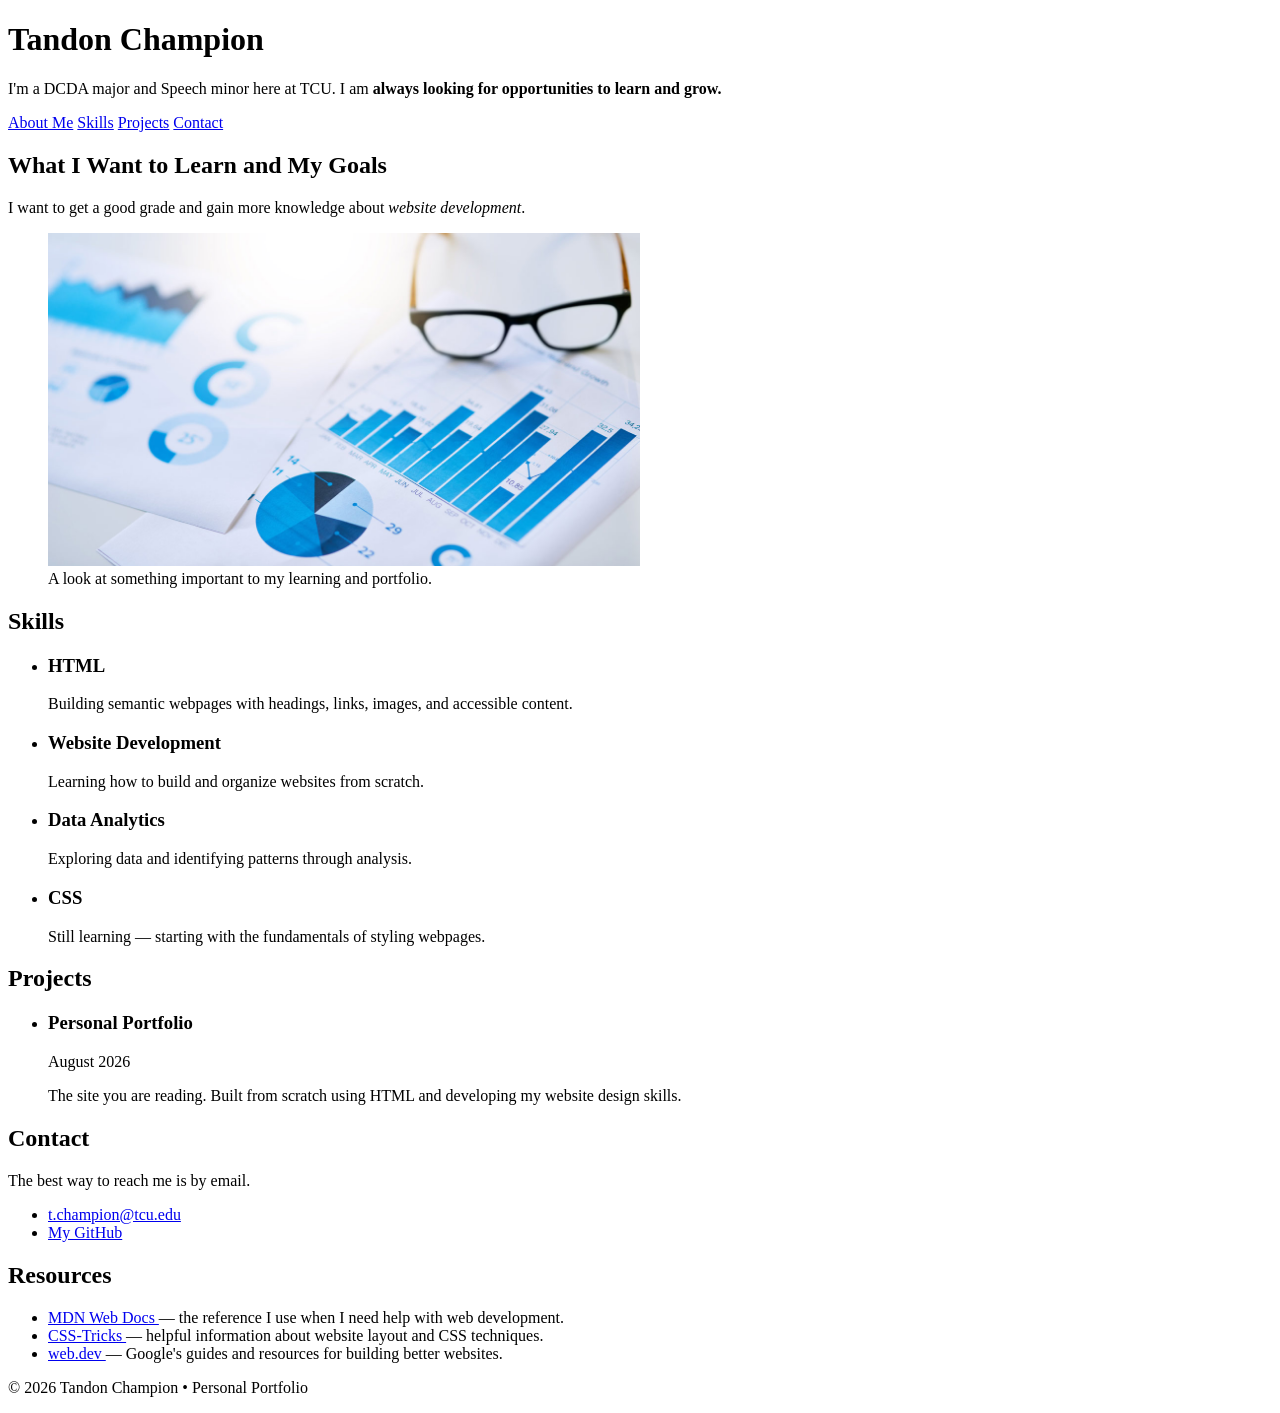
==== index.html @ 7107552b "added adding to my portfolio with external and internal links, a properly captioned figure, and stru" ====
<!DOCTYPE html>
<html lang="en">
<head>
    <meta charset="UTF-8">
    <meta name="viewport" content="width=device-width, initial-scale=1.0">
    <title>Portfolio Home</title>
</head>
<body>

    <header>
        <h1>Tandon Champion</h1>

        <p>
            I'm a DCDA major and Speech minor here at TCU.
            I am <strong>always looking for opportunities to learn and grow.</strong>
        </p>

        <nav>
            <a href="#about">About Me</a>
            <a href="#skills">Skills</a>
            <a href="#projects">Projects</a>
            <a href="#contact">Contact</a>
        </nav>
    </header>


    <main>

        <!-- About section -->
        <section id="about">
            <h2>What I Want to Learn and My Goals</h2>

            <p>
                I want to get a good grade and gain more knowledge about
                <em>website development</em>.
            </p>

            <figure>
                <img
                    src="images/data analyrics pic.jpg"
                    alt="n/a"
                    style="max-width: 50%">

                <figcaption>
                    A look at something important to my learning and portfolio.
                </figcaption>
            </figure>
        </section>


        <!-- Skills section -->
        <section id="skills">
            <h2>Skills</h2>

            <ul class="skills-grid">

                <li class="skill-card">
                    <h3>HTML</h3>
                    <p>
                        Building semantic webpages with headings, links,
                        images, and accessible content.
                    </p>
                </li>

                <li class="skill-card">
                    <h3>Website Development</h3>
                    <p>
                        Learning how to build and organize websites from scratch.
                    </p>
                </li>

                <li class="skill-card">
                    <h3>Data Analytics</h3>
                    <p>
                        Exploring data and identifying patterns through analysis.
                    </p>
                </li>

                <li class="skill-card">
                    <h3>CSS</h3>
                    <p>
                        Still learning — starting with the fundamentals of styling webpages.
                    </p>
                </li>

            </ul>
        </section>


        <!-- Projects section -->
        <section id="projects">
            <h2>Projects</h2>

            <ul class="project-list">

                <li class="project-card">
                    <h3>Personal Portfolio</h3>

                    <p>
                        <time datetime="2026-08">August 2026</time>
                    </p>

                    <p>
                        The site you are reading. Built from scratch using HTML
                        and developing my website design skills.
                    </p>
                </li>

            </ul>
        </section>


        <!-- Contact section -->
        <section id="contact">
            <h2>Contact</h2>

            <p>
                The best way to reach me is by email.
            </p>

            <ul>
                <li>
                    <a href="t.champion@tcu.edu">
                        t.champion@tcu.edu
                    </a>
                </li>

                <li>
                    <a
                        href="https://github.com/tttttandon/portfolio-tandon"
                        target="_blank"
                        rel="noopener">
                        My GitHub
                    </a>
                </li>
            </ul>
        </section>


        <!-- Resources section -->
        <aside id="resources">
            <h2>Resources</h2>

            <ul>
                <li>
                    <a href="https://developer.mozilla.org/">
                        MDN Web Docs
                    </a>
                    — the reference I use when I need help with web development.
                </li>

                <li>
                    <a href="https://css-tricks.com/">
                        CSS-Tricks
                    </a>
                    — helpful information about website layout and CSS techniques.
                </li>

                <li>
                    <a href="https://web.dev/">
                        web.dev
                    </a>
                    — Google's guides and resources for building better websites.
                </li>
            </ul>
        </aside>

    </main>


    <footer>
        <p>&copy; 2026 Tandon Champion • Personal Portfolio</p>
    </footer>

</body>

</html>
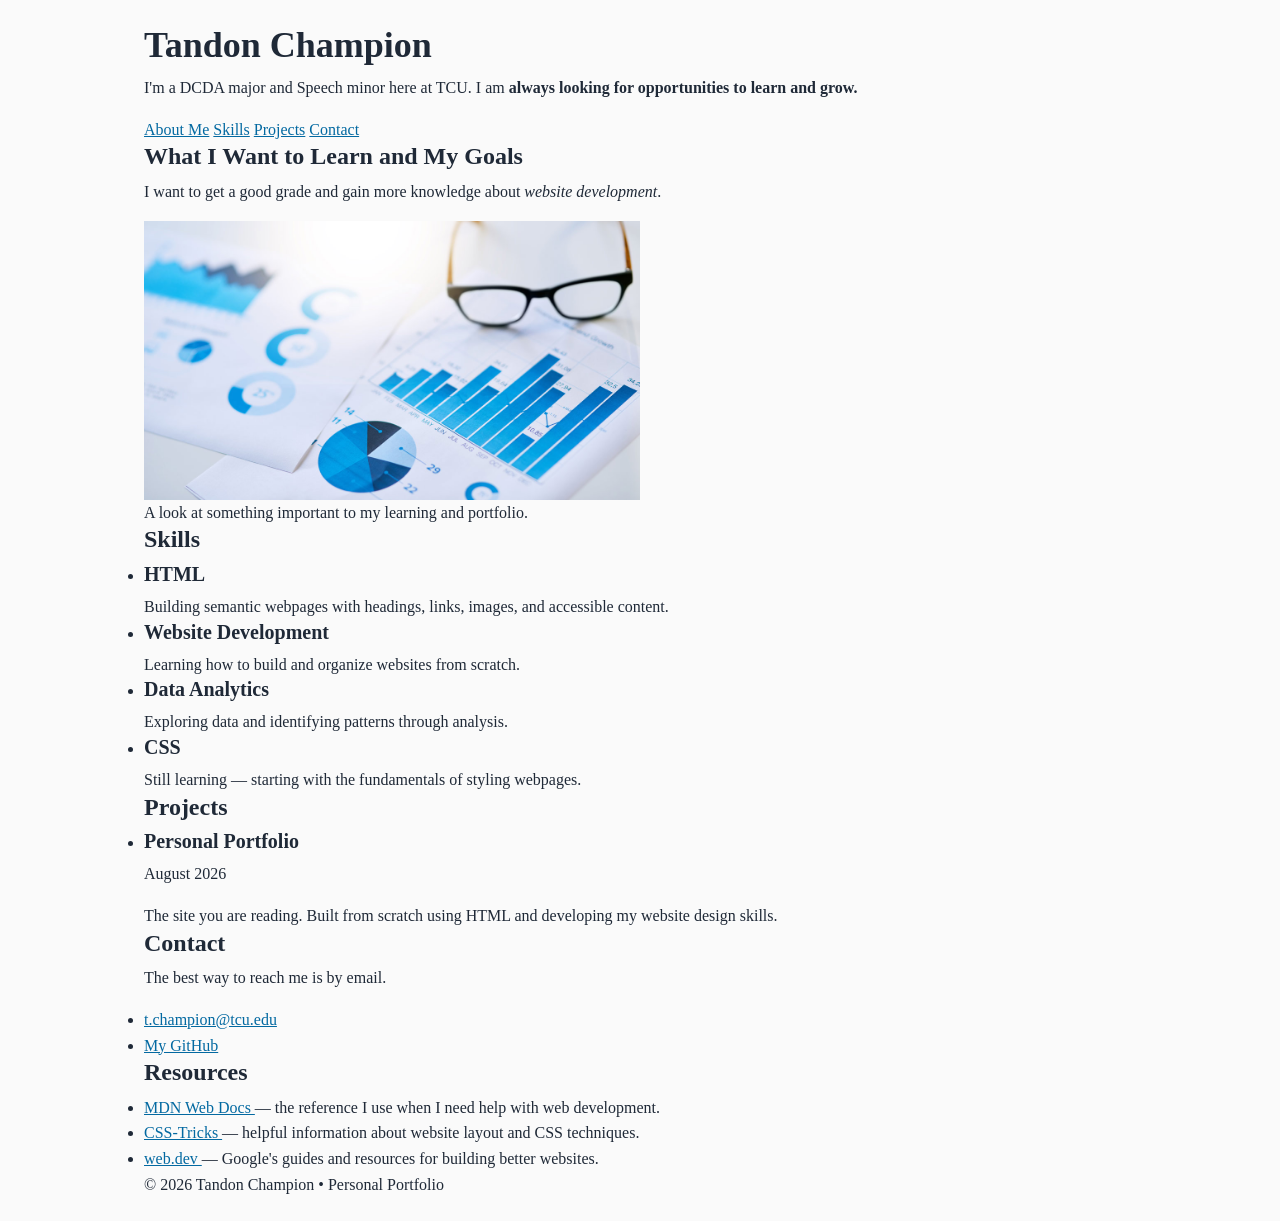
==== commit c7a2f93c: "added styles.css" ====
--- a/index.html
+++ b/index.html
@@ -4,6 +4,8 @@
     <meta charset="UTF-8">
     <meta name="viewport" content="width=device-width, initial-scale=1.0">
     <title>Portfolio Home</title>
+    <link rel="stylesheet" href="css/styles.css">
+
 </head>
 <body>
 
--- a/css/styles.css
+++ b/css/styles.css
@@ -0,0 +1,72 @@
+/* ==========================
+   1. RESET
+   ========================== */
+*,
+*::before,
+*::after {
+    box-sizing: border-box;
+    margin: 0;
+    padding: 0;
+}
+
+img {
+    max-width: 100%;
+    height: auto;
+    display: block;
+}
+/* ==========================
+   2. DESIGN TOKENS
+   ========================== */
+:root {
+    /* Color */
+    --color-bg: #fafafa;
+    --color-surface: #ffffff;
+    --color-text: #1f2937;
+    --color-muted: #6b7280;
+    --color-accent: #0369a1;
+
+    /* Spacing — a modular scale */
+    --space-sm: 0.5rem;
+    --space-md: 1rem;
+    --space-lg: 1.5rem;
+    --space-xl: 2rem;
+
+    /* Typography */
+    --text-base: 1rem;
+    --text-h3: 1.25rem;
+    --text-h2: 1.5rem;
+    --text-h1: 2.25rem;
+    --leading-body: 1.6;
+    --leading-heading: 1.2;
+
+    /* Layout */
+    --page-width: 64rem;
+    --reading-width: 70ch;
+}
+/* ==========================
+   3. BASE ELEMENT STYLES
+   ========================== */
+body {
+    background-color: var(--color-bg);
+    color: var(--color-text);
+    font-size: var(--text-base);
+    line-height: var(--leading-body);
+}
+
+h1 { font-size: var(--text-h1); line-height: var(--leading-heading); }
+h2 { font-size: var(--text-h2); line-height: var(--leading-heading); }
+h3 { font-size: var(--text-h3); line-height: var(--leading-heading); }
+
+h1, h2, h3 { margin-bottom: var(--space-sm); }
+p { margin-bottom: var(--space-md); }
+p:last-child { margin-bottom: 0; }
+
+a { color: var(--color-accent); }
+/* ==========================
+   4. LAYOUT
+   ========================== */
+   body {
+    max-width: var(--page-width);
+    margin: 0 auto;
+    padding: var(--space-lg) var(--space-md);
+}
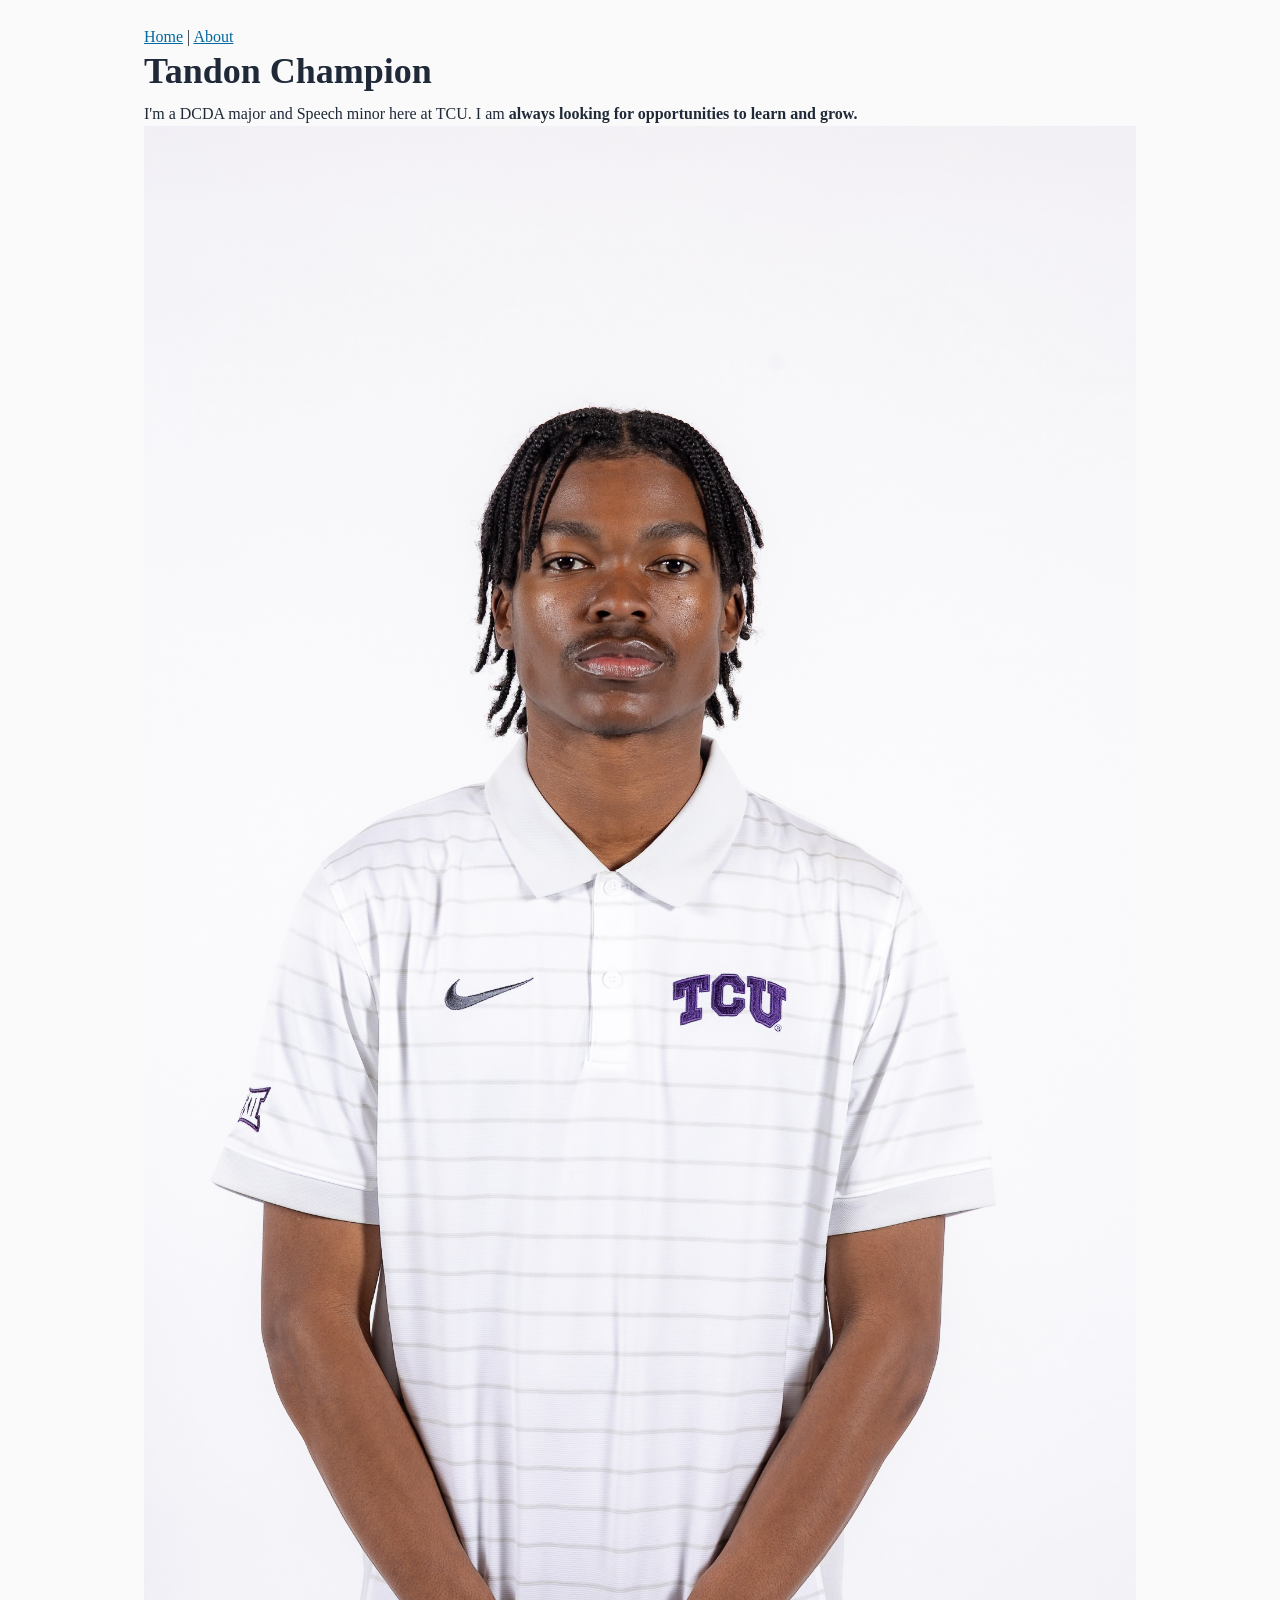
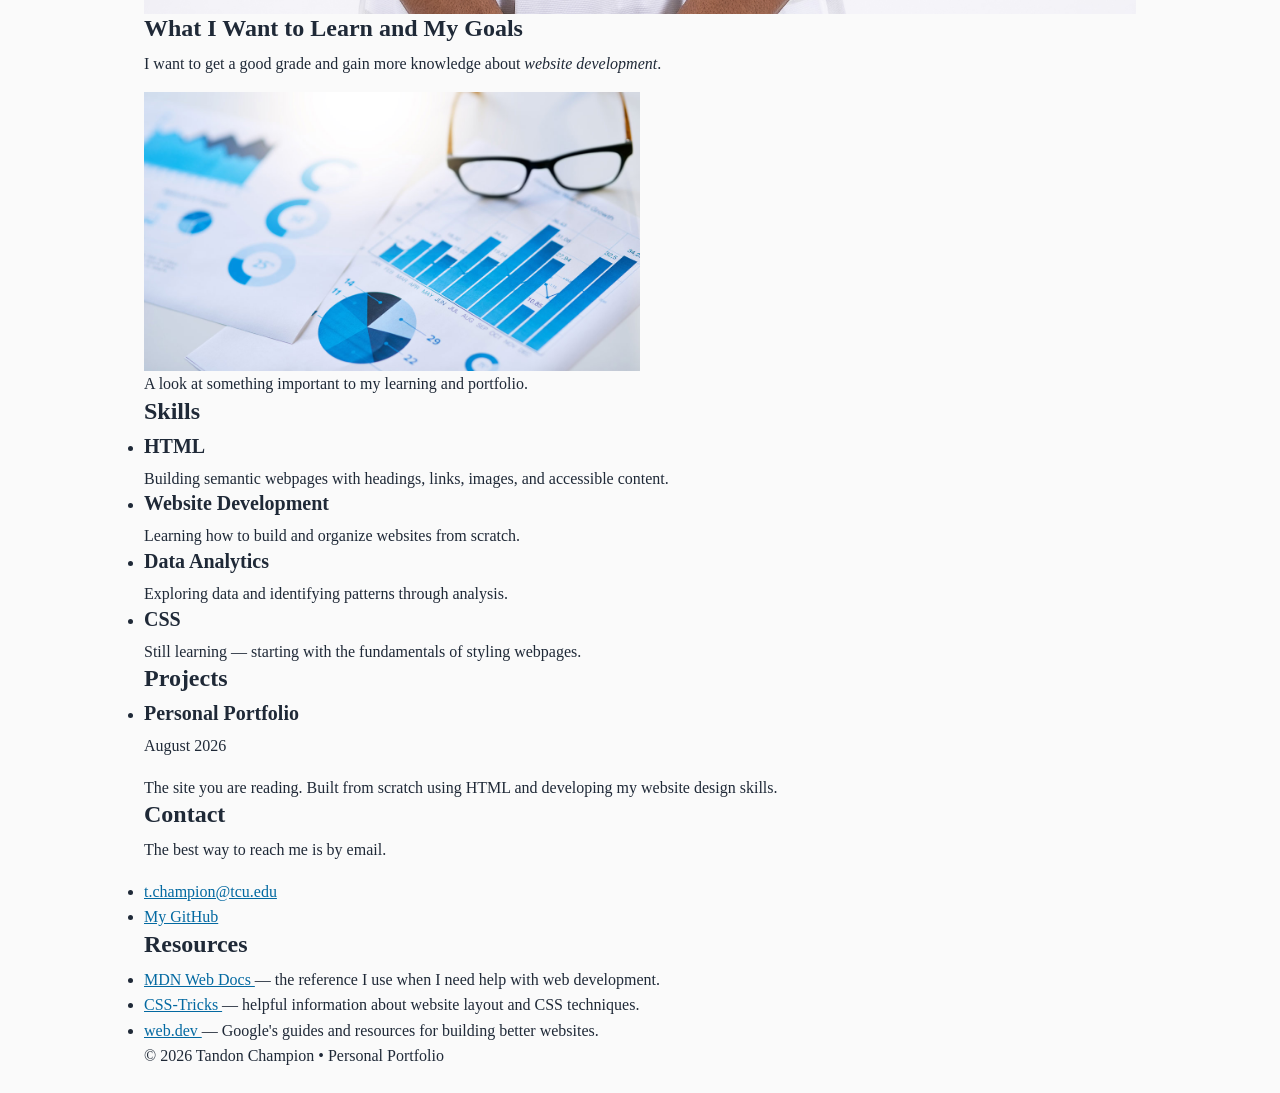
==== commit 7c9dc08b: "LAB 6 CHANGES" ====
--- a/index.html
+++ b/index.html
@@ -8,21 +8,25 @@
 
 </head>
 <body>
+   <nav>
+        <a href="index.html">Home</a> |
+        <a href="about.html">About</a>
+    </nav>
+    <header>
 
-    <header>
+        <div class="header-text">
         <h1>Tandon Champion</h1>
 
         <p>
             I'm a DCDA major and Speech minor here at TCU.
             I am <strong>always looking for opportunities to learn and grow.</strong>
         </p>
+</div>
 
-        <nav>
-            <a href="#about">About Me</a>
-            <a href="#skills">Skills</a>
-            <a href="#projects">Projects</a>
-            <a href="#contact">Contact</a>
-        </nav>
+<div class="header-pic">
+        <img src="images/IMG_5441.JPG" alt="Portrait ">
+    </div>
+      
     </header>
 
 
@@ -140,7 +144,7 @@
 
 
         <!-- Resources section -->
-        <aside id="resources">
+       <aside id="resources">
             <h2>Resources</h2>
 
             <ul>
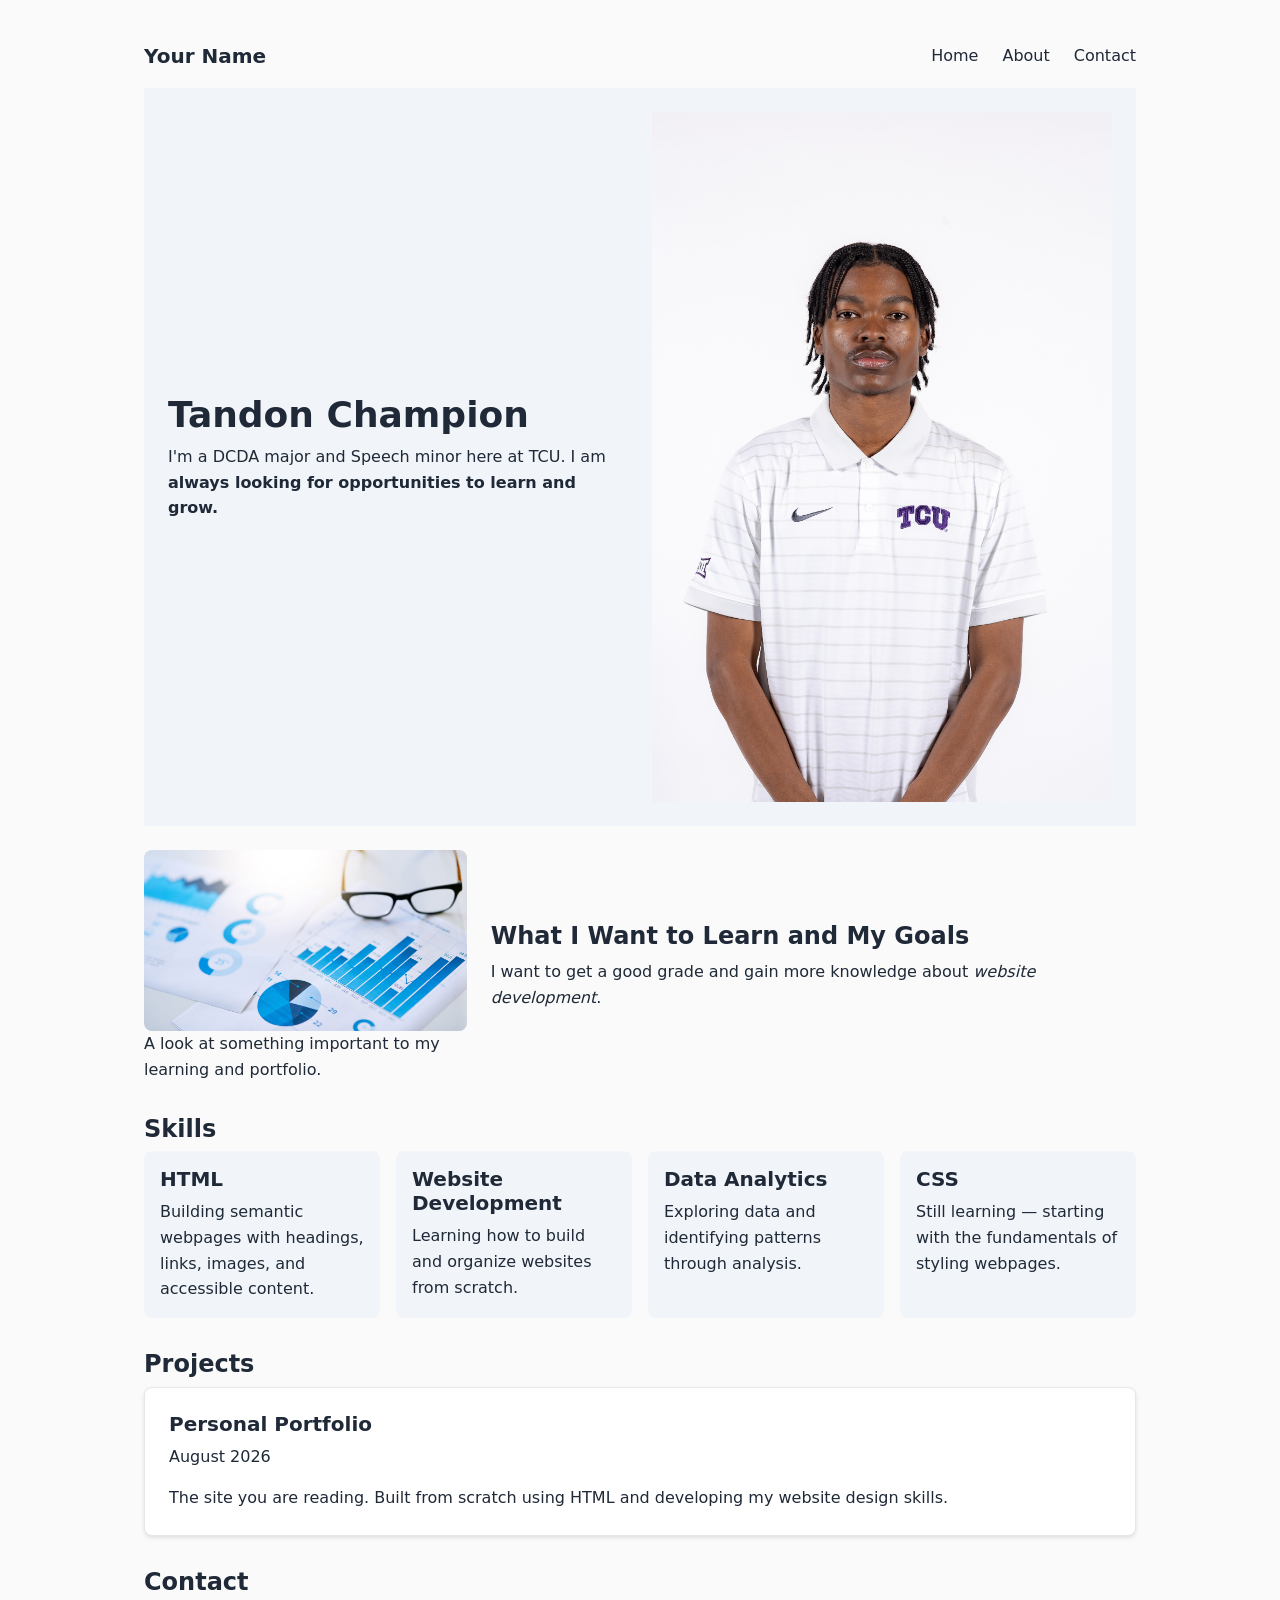
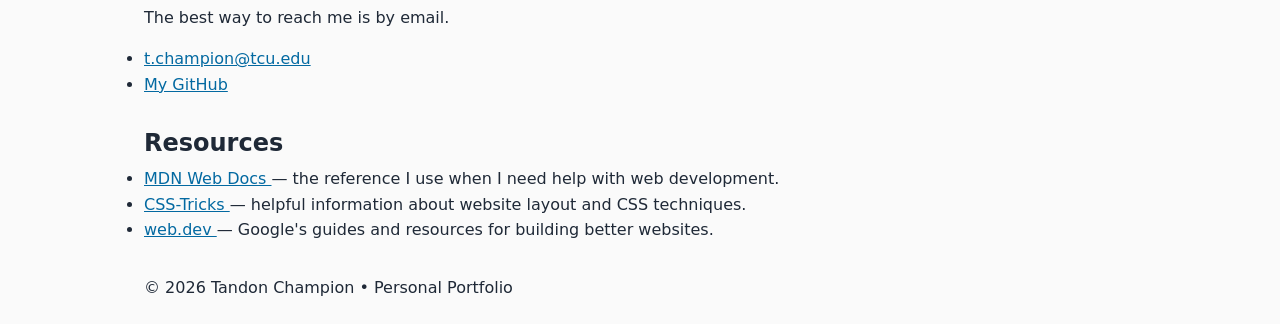
==== commit 176d3576: "LAB 7 CHANGES" ====
--- a/index.html
+++ b/index.html
@@ -8,10 +8,15 @@
 
 </head>
 <body>
-   <nav>
-        <a href="index.html">Home</a> |
+  <nav class="nav-container">
+    <a href="index.html" class="logo">Your Name</a>
+
+    <div class="nav-links">
+        <a href="index.html">Home</a>
         <a href="about.html">About</a>
-    </nav>
+        <a href="index.html#contact">Contact</a>
+    </div>
+</nav>
     <header>
 
         <div class="header-text">
@@ -33,24 +38,27 @@
     <main>
 
         <!-- About section -->
-        <section id="about">
-            <h2>What I Want to Learn and My Goals</h2>
-
-            <p>
-                I want to get a good grade and gain more knowledge about
-                <em>website development</em>.
-            </p>
-
-            <figure>
-                <img
-                    src="images/data analyrics pic.jpg"
-                    alt="n/a"
-                    style="max-width: 50%">
+ <section class="about">
+     <div class="about-image">
+         <figure> 
+            <img 
+            src="images/data analyrics pic.jpg" 
+            alt="A look at something important to my learning and portfolio.">
+            
 
                 <figcaption>
                     A look at something important to my learning and portfolio.
                 </figcaption>
             </figure>
+            </div>
+        <div class="about-text">
+            <h2 id="about">What I Want to Learn and My Goals</h2>
+            <p>
+              I want to get a good grade and gain more knowledge about
+               <em>website development</em>.  
+            </p>
+
+        </div>    
         </section>
 
 
--- a/css/styles.css
+++ b/css/styles.css
@@ -24,6 +24,7 @@
     --color-text: #1f2937;
     --color-muted: #6b7280;
     --color-accent: #0369a1;
+    --color-surface-alt: #f1f5f9;
 
     /* Spacing — a modular scale */
     --space-sm: 0.5rem;
@@ -32,6 +33,7 @@
     --space-xl: 2rem;
 
     /* Typography */
+    --font-stack: system-ui, 'Segoe UI', Tahoma, sans-serif;
     --text-base: 1rem;
     --text-h3: 1.25rem;
     --text-h2: 1.5rem;
@@ -42,6 +44,12 @@
     /* Layout */
     --page-width: 64rem;
     --reading-width: 70ch;
+    --radius-md: 8px;
+
+
+    /* ...more tokens... */
+    --color-border: #e5e7eb;
+    --shadow-sm: 0 2px 4px rgba(0, 0, 0, 0.1);
 }
 /* ==========================
    3. BASE ELEMENT STYLES
@@ -51,22 +59,129 @@
     color: var(--color-text);
     font-size: var(--text-base);
     line-height: var(--leading-body);
+    font-family: var(--font-stack);
 }
 
 h1 { font-size: var(--text-h1); line-height: var(--leading-heading); }
 h2 { font-size: var(--text-h2); line-height: var(--leading-heading); }
 h3 { font-size: var(--text-h3); line-height: var(--leading-heading); }
 
-h1, h2, h3 { margin-bottom: var(--space-sm); }
-p { margin-bottom: var(--space-md); }
-p:last-child { margin-bottom: 0; }
+h1, h2, h3 {
+     margin-bottom: var(--space-sm);
+     } 
 
-a { color: var(--color-accent); }
-/* ==========================
-   4. LAYOUT
-   ========================== */
-   body {
-    max-width: var(--page-width);
-    margin: 0 auto;
-    padding: var(--space-lg) var(--space-md);
-}+     p { 
+        margin-bottom: var(--space-md);
+     } 
+     p:last-child { 
+        margin-bottom: 0;
+     } 
+
+     a { color: var(--color-accent); 
+     } 
+
+    /* ========================== 
+    4. LAYOUT 
+    ========================== */ 
+    body {
+        max-width: var(--page-width);
+        margin: 0 auto;
+        padding: var(--space-lg) var(--space-md);
+         } 
+    header {
+        display: flex;
+        align-items: center; 
+        gap: var(--space-lg);
+        padding: var(--space-lg); 
+        background-color: var(--color-surface-alt);
+        margin-bottom: var(--space-lg);
+        flex-wrap: wrap;
+        } .header-text { 
+        flex: 1;
+        min-width: 16rem; 
+        } .header-pic { flex: 1;
+        background-color: var(--color-surface);
+        min-height: 18rem;
+        border-radius: var(--radius-md);
+        display: flex;
+        align-items: center;
+        justify-content: center;
+        color: var(--color-muted);
+        min-width: 16rem;
+        } 
+                     
+                    nav { 
+                        padding: var(--space-md) 0;
+                     } 
+                     nav a { 
+                        color: var(--color-text); 
+                        text-decoration: none; 
+                         
+                    } nav a:hover { color: var(--color-accent); 
+                    } 
+
+                    .skills-grid {
+    list-style: none;
+    padding-left: 0;
+    display: flex;
+    flex-wrap: wrap;
+    gap: var(--space-md);
+}
+
+.skill-card {
+    flex: 1;
+    min-width: 12rem;
+    padding: var(--space-md);
+    background-color: var(--color-surface-alt);
+    border-radius: var(--radius-md);
+}
+.about {
+    display: flex;
+    flex-wrap: wrap;
+    align-items: center;
+    gap: var(--space-lg);
+}
+.about-image { flex: 1; min-width: 16rem; }
+.about-image img { width: 100%; border-radius: var(--radius-md); }
+.about-text { flex: 2; min-width: 16rem; max-width: var(--reading-width); }
+
+.project-list {
+    list-style: none;
+    padding-left: 0;
+    display: flex;
+    flex-direction: column;
+    gap: var(--space-lg);
+}
+.project-card {
+    padding: var(--space-lg);
+    background-color: var(--color-surface);
+    border: 1px solid var(--color-border);
+    border-radius: var(--radius-md);
+    box-shadow: var(--shadow-sm);
+}
+
+.nav-container {
+    display: flex;
+    justify-content: space-between;
+    align-items: center;
+    flex-wrap: wrap;
+    gap: var(--space-md);
+}
+
+.nav-links {
+    display: flex;
+    gap: var(--space-lg);
+}
+
+.logo {
+    font-size: var(--text-h3);
+    font-weight: bold;
+    color: var(--color-text);
+    text-decoration: none;
+}
+
+                    
+                    section, 
+                    aside {
+                         margin-bottom: var(--space-xl);
+                         }
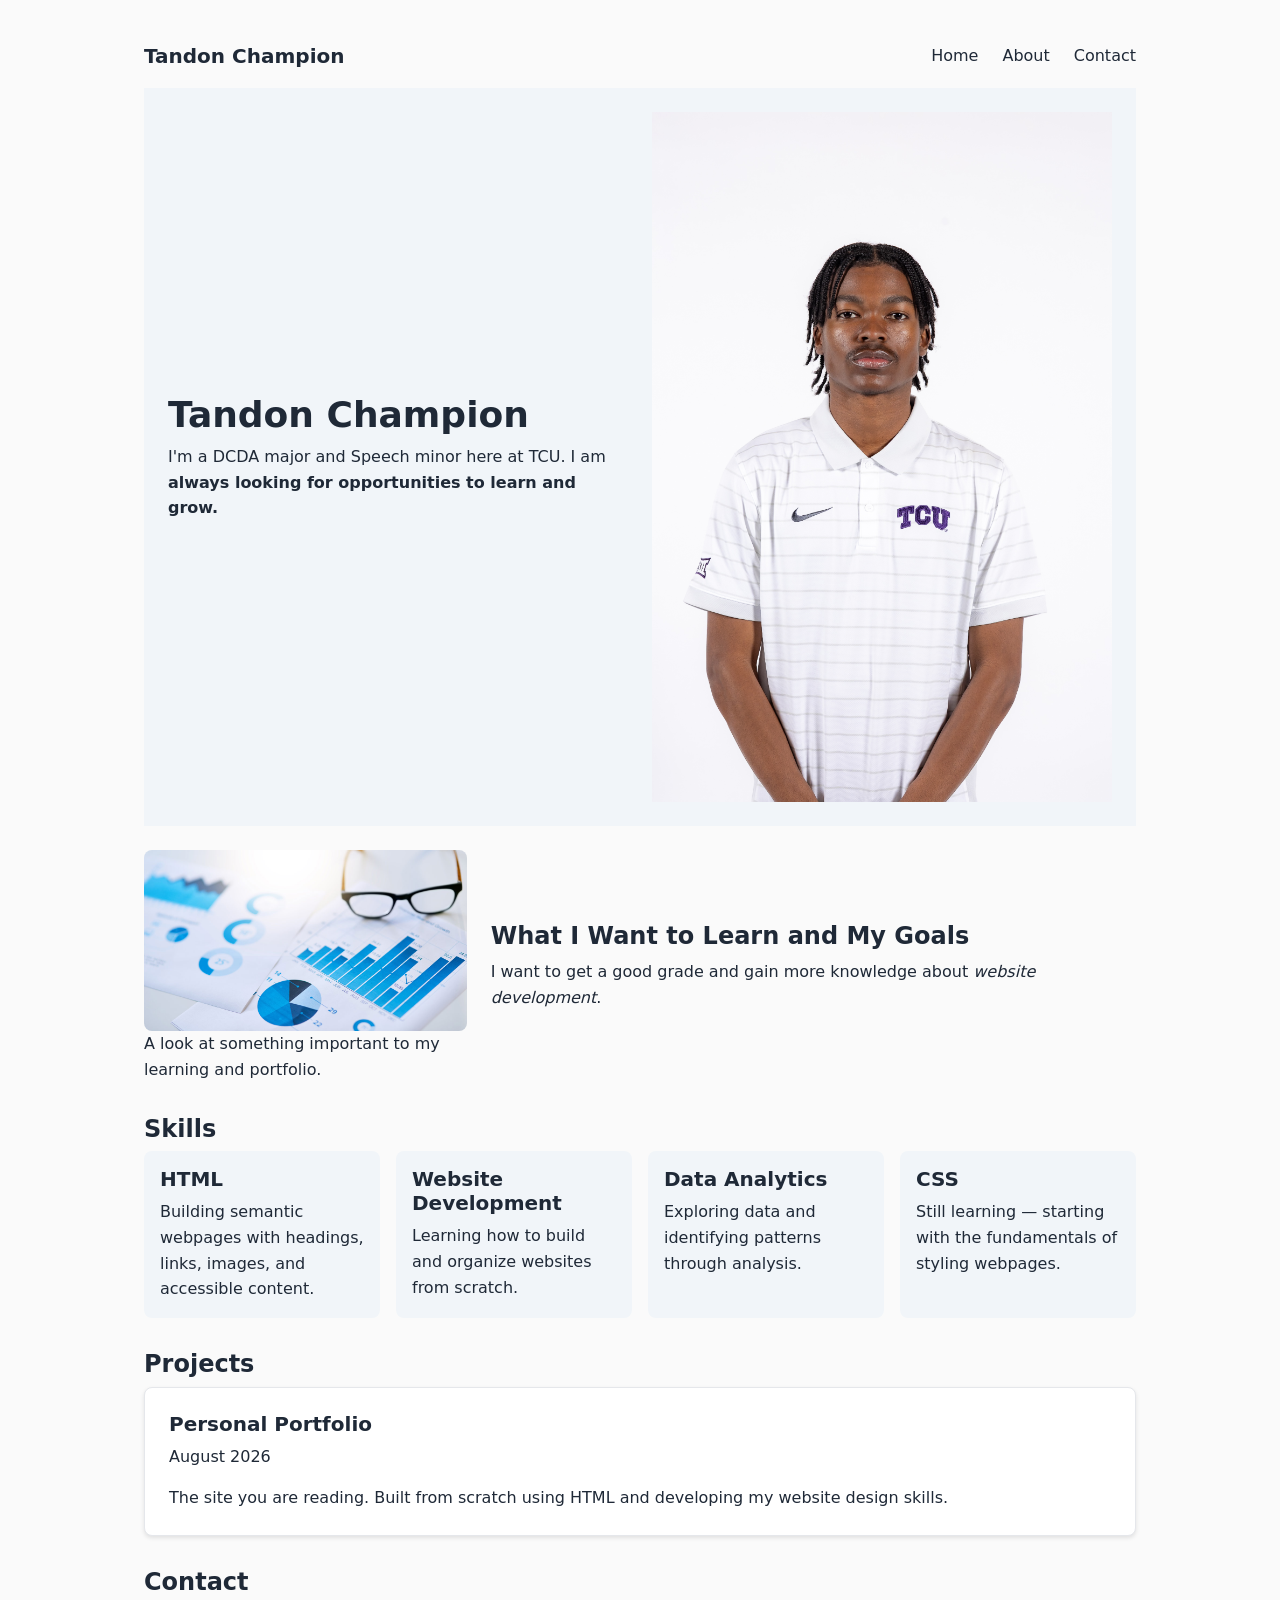
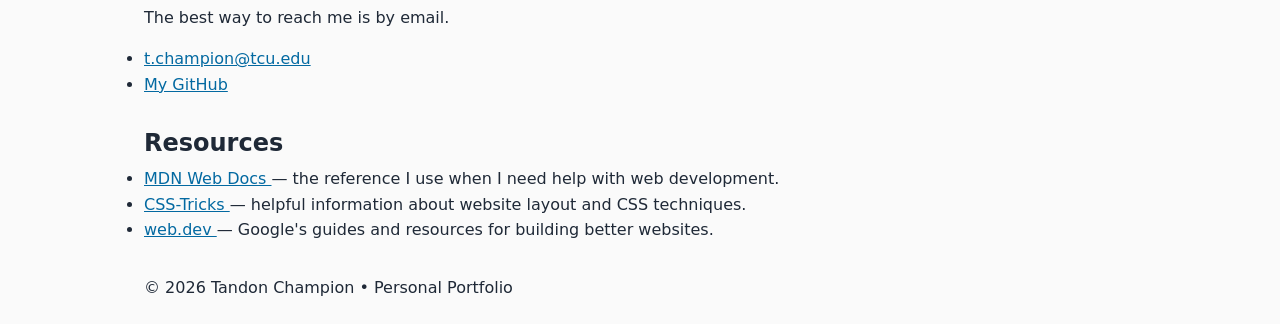
==== commit 4a88465a: "Update index.html" ====
--- a/index.html
+++ b/index.html
@@ -9,7 +9,7 @@
 </head>
 <body>
   <nav class="nav-container">
-    <a href="index.html" class="logo">Your Name</a>
+    <a href="index.html" class="logo">Tandon Champion</a>
 
     <div class="nav-links">
         <a href="index.html">Home</a>
@@ -107,7 +107,7 @@
 
             <ul class="project-list">
 
-                <li class="project-card">
+                <li class="project-card featured">
                     <h3>Personal Portfolio</h3>
 
                     <p>
--- a/css/styles.css
+++ b/css/styles.css
@@ -80,9 +80,13 @@
      a { color: var(--color-accent); 
      } 
 
-    /* ========================== 
-    4. LAYOUT 
-    ========================== */ 
+    /* ==========================
+   4. LAYOUT
+   Breakpoints used in this file:
+     768px  — tablet and larger
+   (CSS variables cannot be used inside @media conditions,
+    so breakpoints are documented here instead of tokenized.)
+   ========================== */
     body {
         max-width: var(--page-width);
         margin: 0 auto;
@@ -120,17 +124,16 @@
                     } nav a:hover { color: var(--color-accent); 
                     } 
 
-                    .skills-grid {
+.skills-grid {
     list-style: none;
     padding-left: 0;
-    display: flex;
-    flex-wrap: wrap;
+    display: grid;
+    grid-template-columns: repeat(auto-fit, minmax(12rem, 1fr));
     gap: var(--space-md);
 }
 
 .skill-card {
-    flex: 1;
-    min-width: 12rem;
+   
     padding: var(--space-md);
     background-color: var(--color-surface-alt);
     border-radius: var(--radius-md);
@@ -148,10 +151,21 @@
 .project-list {
     list-style: none;
     padding-left: 0;
-    display: flex;
-    flex-direction: column;
+    display: grid;
+    grid-template-columns: 1fr;
     gap: var(--space-lg);
 }
+
+@media (min-width: 768px) {
+    .project-list {
+        grid-template-columns: 1fr 1fr;
+    }
+
+    .project-card.featured {
+        grid-column: span 2;
+    }
+}
+
 .project-card {
     padding: var(--space-lg);
     background-color: var(--color-surface);
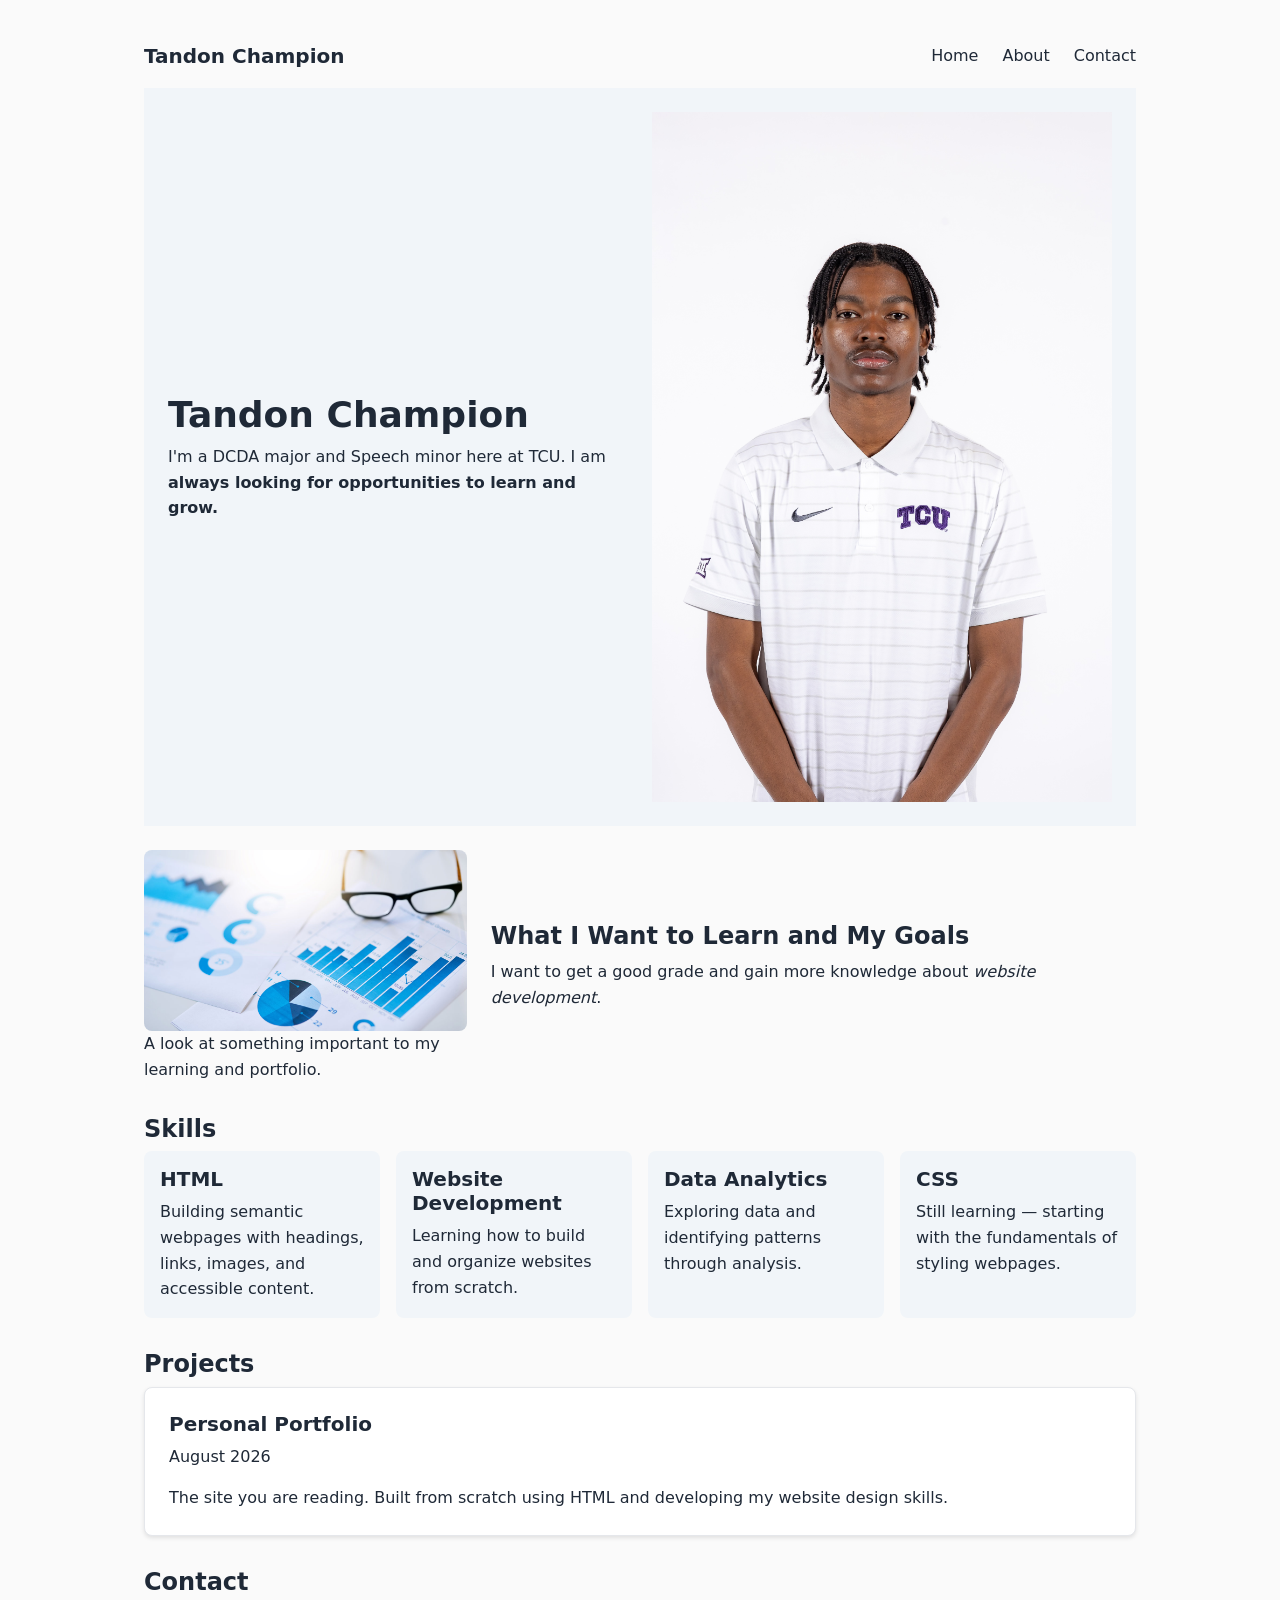
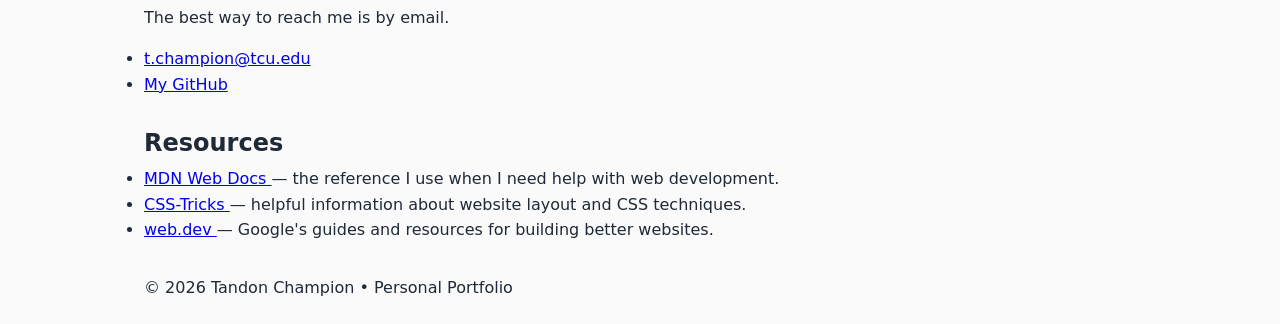
==== commit d9de8316: "added link in head" ====
--- a/index.html
+++ b/index.html
@@ -42,7 +42,7 @@
      <div class="about-image">
          <figure> 
             <img 
-            src="images/data analyrics pic.jpg" 
+            src="images/data-analytics-pic.jpg" 
             alt="A look at something important to my learning and portfolio.">
             
 
@@ -134,7 +134,7 @@
 
             <ul>
                 <li>
-                    <a href="t.champion@tcu.edu">
+                    <a href="mailto:t.champion@tcu.edu">
                         t.champion@tcu.edu
                     </a>
                 </li>
--- a/css/styles.css
+++ b/css/styles.css
@@ -77,8 +77,11 @@
         margin-bottom: 0;
      } 
 
-     a { color: var(--color-accent); 
-     } 
+     a:focus-visible {
+    outline: 2px solid var(--color-accent);
+    outline-offset: 2px;
+}
+
 
     /* ==========================
    4. LAYOUT
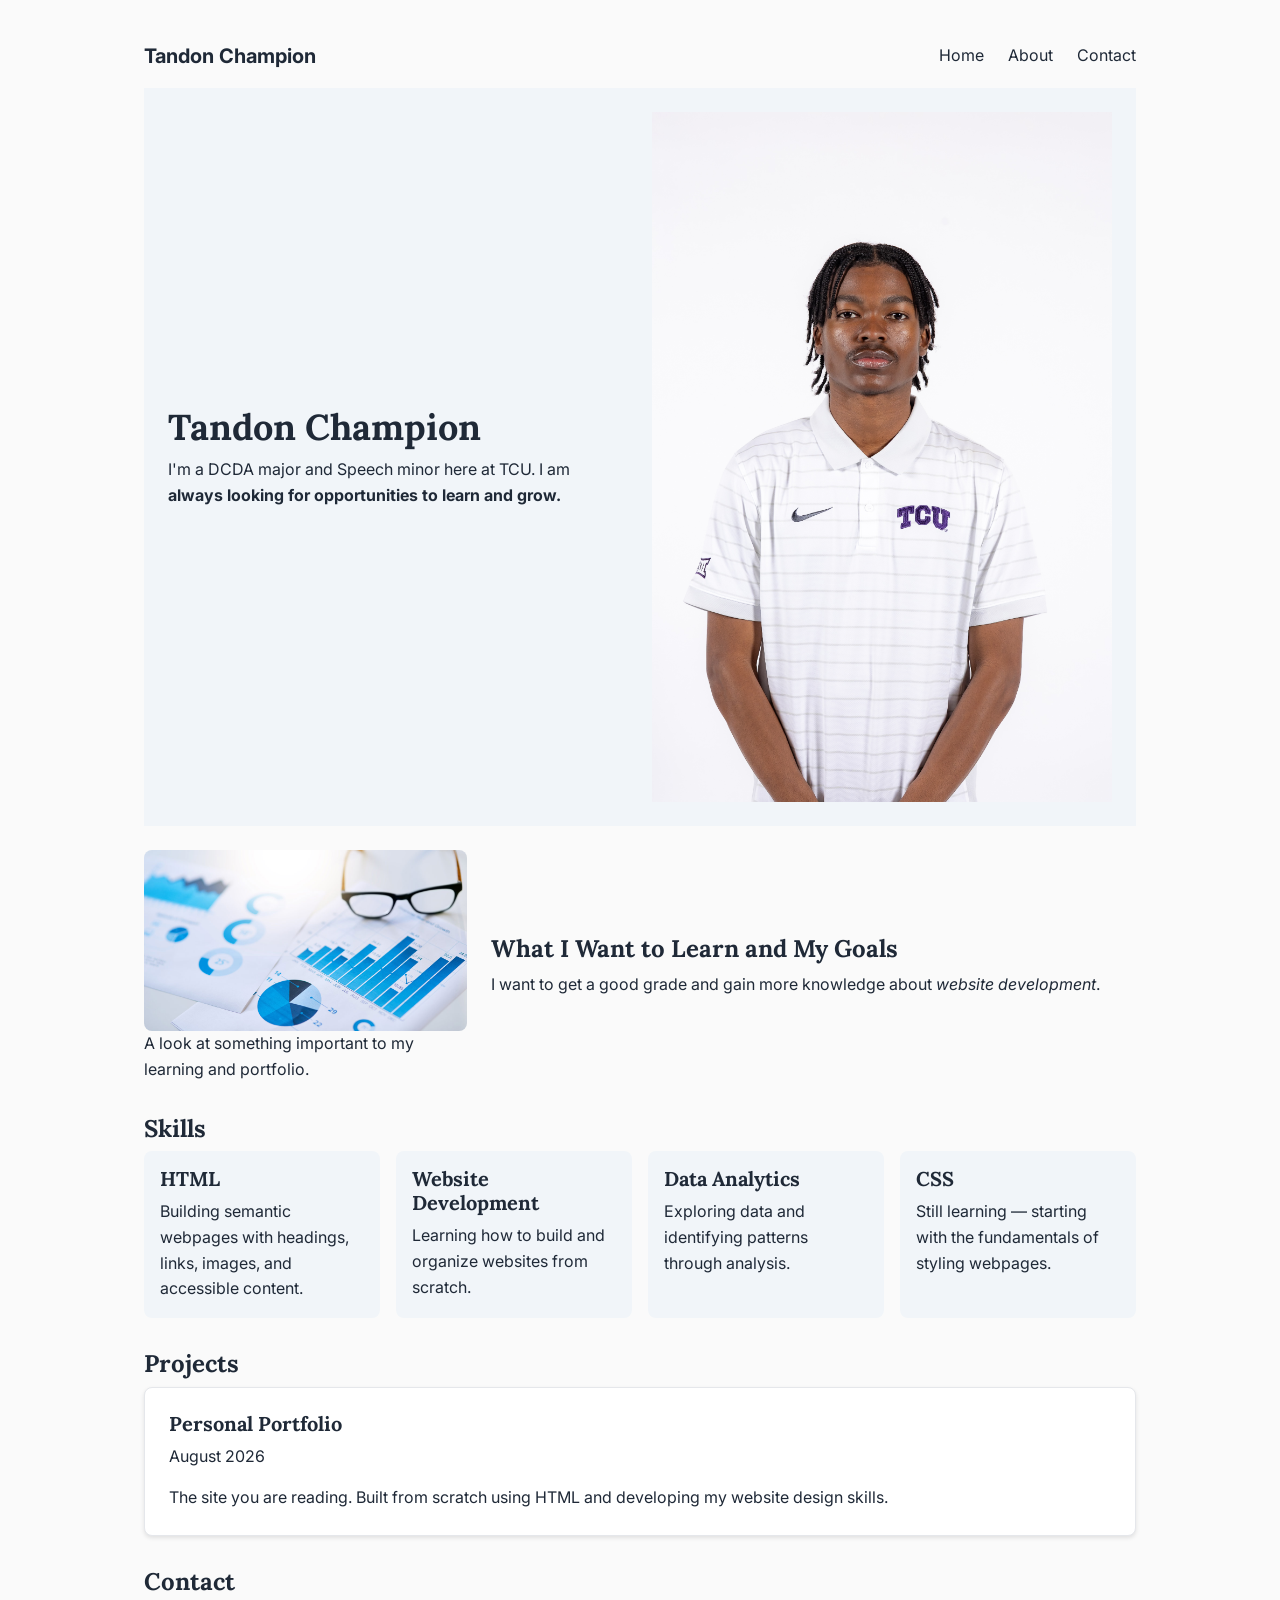
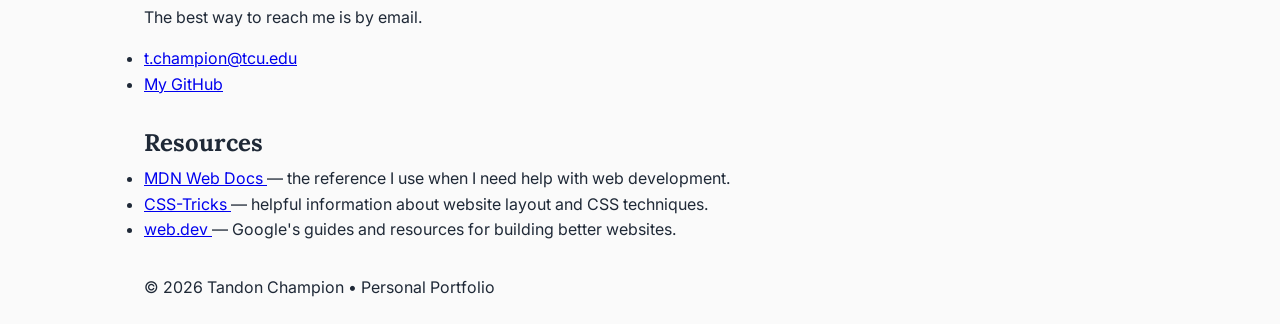
==== commit 7f08e384: "lab 10.5 changes" ====
--- a/index.html
+++ b/index.html
@@ -43,7 +43,7 @@
          <figure> 
             <img 
             src="images/data-analytics-pic.jpg" 
-            alt="A look at something important to my learning and portfolio.">
+            alt="Data analytics visualization">
             
 
                 <figcaption>
--- a/css/styles.css
+++ b/css/styles.css
@@ -1,3 +1,4 @@
+@import url('https://fonts.googleapis.com/css2?family=Inter:wght@400;600&family=Lora:wght@400;700&display=swap');
 /* ==========================
    1. RESET
    ========================== */
@@ -23,7 +24,7 @@
     --color-surface: #ffffff;
     --color-text: #1f2937;
     --color-muted: #6b7280;
-    --color-accent: #0369a1;
+    --color-accent: #4338ca;
     --color-surface-alt: #f1f5f9;
 
     /* Spacing — a modular scale */
@@ -33,7 +34,8 @@
     --space-xl: 2rem;
 
     /* Typography */
-    --font-stack: system-ui, 'Segoe UI', Tahoma, sans-serif;
+    --font-stack: 'Inter', system-ui, -apple-system, sans-serif;
+    --font-serif: 'Lora', Georgia, serif;
     --text-base: 1rem;
     --text-h3: 1.25rem;
     --text-h2: 1.5rem;
@@ -62,9 +64,22 @@
     font-family: var(--font-stack);
 }
 
-h1 { font-size: var(--text-h1); line-height: var(--leading-heading); }
-h2 { font-size: var(--text-h2); line-height: var(--leading-heading); }
-h3 { font-size: var(--text-h3); line-height: var(--leading-heading); }
+h1 {
+    font-size: var(--text-h1);
+}
+
+h2 {
+    font-size: var(--text-h2);
+}
+
+h3 {
+    font-size: var(--text-h3);
+}
+
+h1, h2, h3 {
+    font-family: var(--font-serif);
+    line-height: var(--leading-heading);
+}
 
 h1, h2, h3 {
      margin-bottom: var(--space-sm);
@@ -117,14 +132,16 @@
         min-width: 16rem;
         } 
                      
-                    nav { 
-                        padding: var(--space-md) 0;
-                     } 
-                     nav a { 
-                        color: var(--color-text); 
-                        text-decoration: none; 
-                         
-                    } nav a:hover { color: var(--color-accent); 
+        nav { 
+            padding: var(--space-md) 0;
+             } 
+        nav a {
+        color: var(--color-text);
+        text-decoration: none;
+        transition: color 0.2s;
+}
+                    
+                    nav a:hover { color: var(--color-accent); 
                     } 
 
 .skills-grid {
